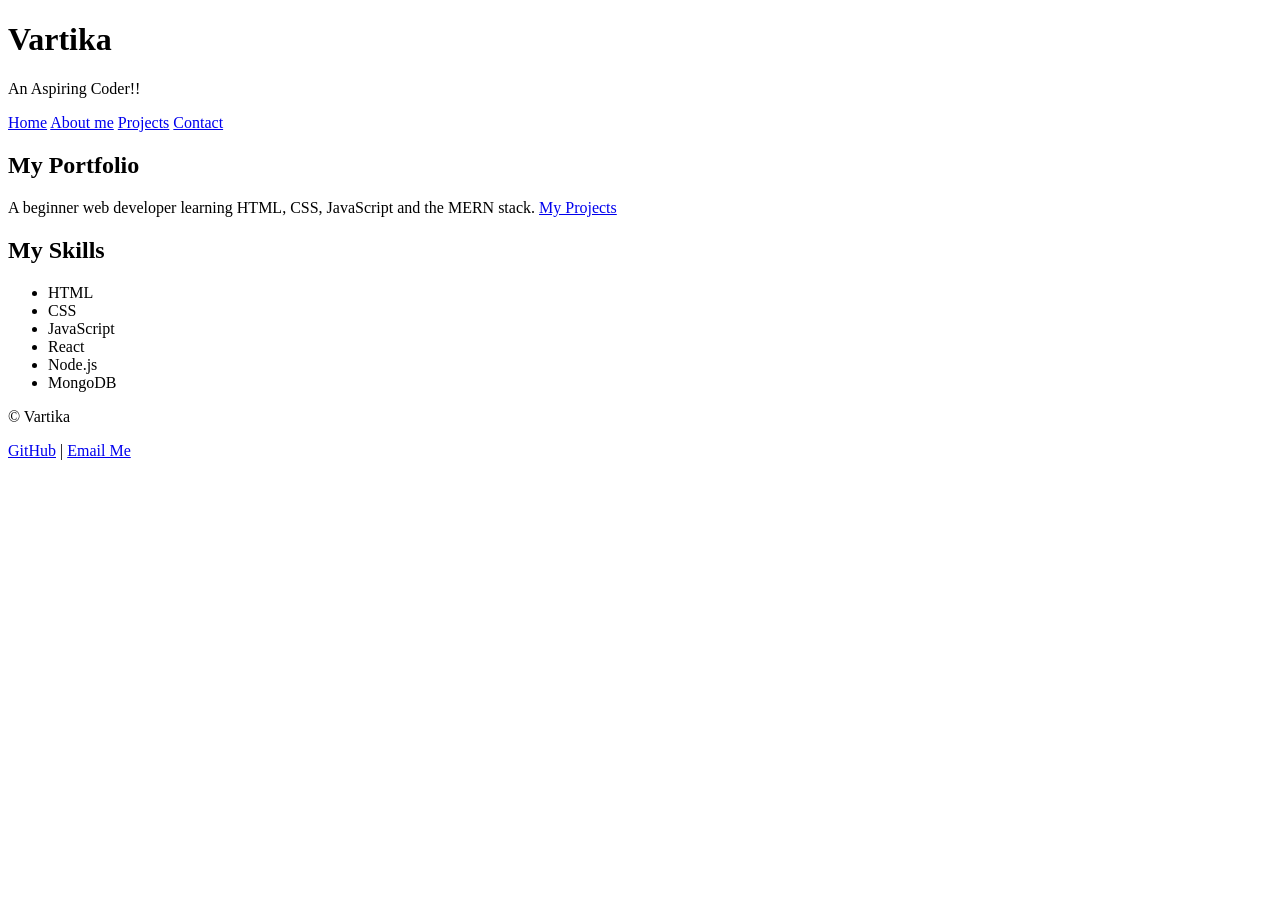
==== index.html @ 7eb4f056 "Add html portfolio with 4 pages" ====
<!DOCTYPE html>
<html lang="en">
<head>
    <meta charset="UTF-8">
    <meta name="viewport" content="width=device-width, initial-scale=1.0">
    <title>Portfolio-Home page</title>
</head>
<body>
    <h1>Vartika</h1>
    <p>An Aspiring Coder!!</p>
    <header>
    <nav>
        <a href="index.html">Home</a>
        <a href="about.html">About me</a>
        <a href="projects.html">Projects</a>
        <a href="contact.html">Contact</a>
    </nav>
    </header>

    <main>
        <section>
            <h2>My Portfolio</h2>
            <p>
                A beginner web developer learning HTML, CSS, JavaScript and the MERN stack.
                <a href="projects.html">My Projects</a>
            </p>
        </section>
        <section>
            <h2>My Skills</h2>
             <ul>
                <li>HTML</li>
                <li>CSS</li>
                <li>JavaScript</li>
                <li>React</li>
                <li>Node.js</li>
                <li>MongoDB</li>
            </ul>
        </section>
    </main>

     <footer>
    <p>&copy; Vartika</p>
    <p>
      <a href="https://github.com">GitHub</a> |
      <a href="mailto:vartikapandey1930@email.com">Email Me</a>
    </p>
  </footer>
</body>
</html>
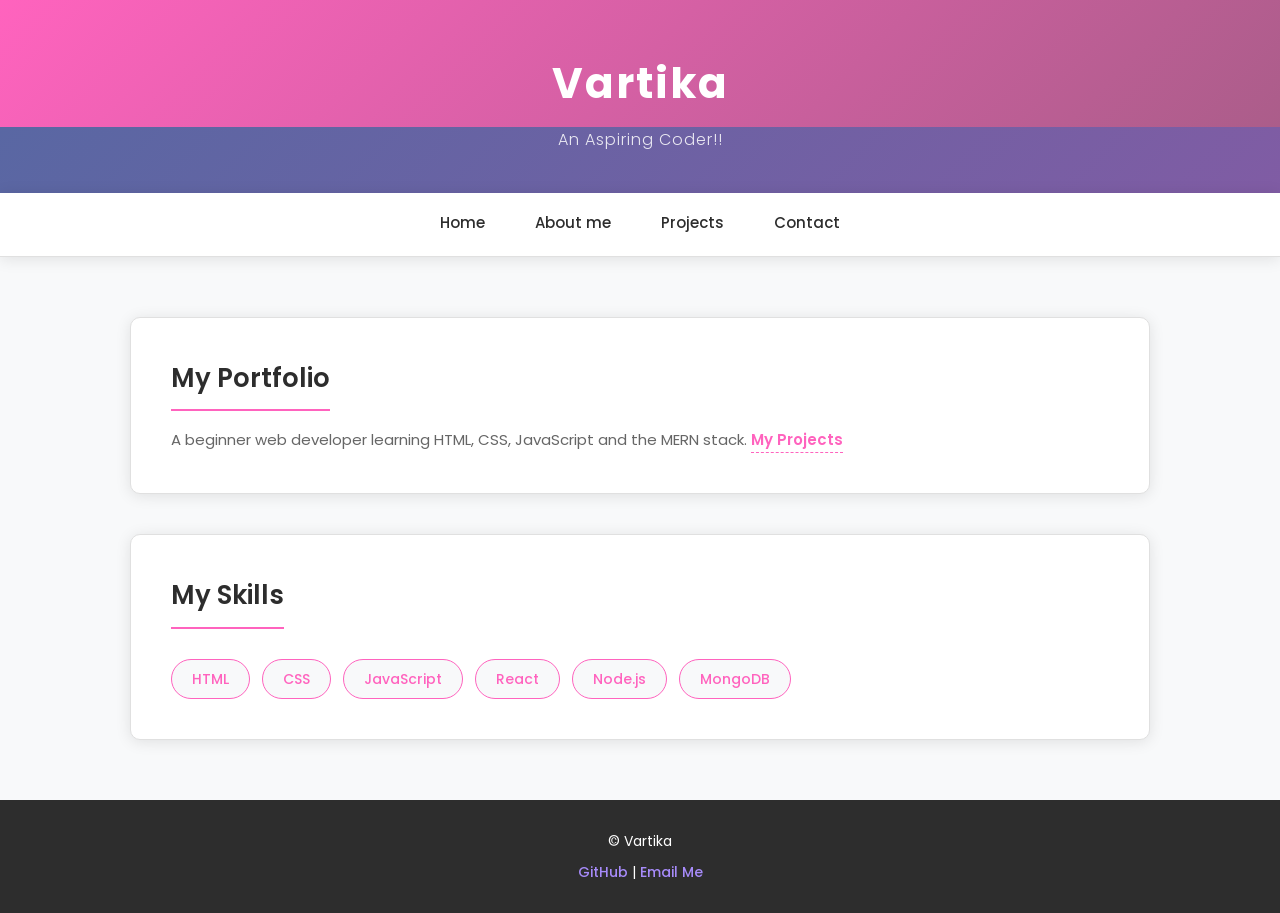
==== commit e8606d84: "Add CSS styling to portfolio home page" ====
--- a/index.html
+++ b/index.html
@@ -4,6 +4,8 @@
     <meta charset="UTF-8">
     <meta name="viewport" content="width=device-width, initial-scale=1.0">
     <title>Portfolio-Home page</title>
+    <link rel="stylesheet" href="style.css" />
+    <link href="https://fonts.googleapis.com/css2?family=Poppins:wght@300;400;500;600;700&display=swap" rel="stylesheet" />
 </head>
 <body>
     <h1>Vartika</h1>
--- a/style.css
+++ b/style.css
@@ -0,0 +1,243 @@
+/* ===== RESET ===== */
+* {
+    margin: 0;
+    padding: 0;
+    box-sizing: border-box;
+}
+
+/* ===== VARIABLES ===== */
+:root {
+    --primary: #ff63be;
+    --primary-dark: #ff63be;
+    --text-dark: #2d2d2d;
+    --text-light: #666666;
+    --bg-light: #f8f9fa;
+    --white: #ffffff;
+    --border: #e0e0e0;
+    --shadow: 0 2px 15px rgba(0, 0, 0, 0.1);
+    --radius: 10px;
+}
+
+/* ===== BASE ===== */
+body {
+    font-family: 'Poppins', sans-serif;
+    background-color: var(--bg-light);
+    color: var(--text-dark);
+    line-height: 1.6;
+}
+
+a {
+    text-decoration: none;
+    color: var(--primary);
+    transition: color 0.3s ease;
+}
+
+a:hover {
+    color: var(--primary-dark);
+}
+
+/* ===== NAME & TAGLINE (h1 and first p — above header) ===== */
+body > h1 {
+    text-align: center;
+    font-size: 42px;
+    font-weight: 700;
+    color: var(--white);
+    background: linear-gradient(135deg, #ff63be, #ab5d8a);
+    padding: 50px 20px 10px 20px;
+    letter-spacing: 2px;
+}
+
+body > p {
+    text-align: center;
+    font-size: 16px;
+    color: rgba(255, 255, 255, 0.85);
+    background: linear-gradient(135deg, #5967a3, #805ca4);
+    padding: 0 20px 40px 20px;
+    font-weight: 300;
+    letter-spacing: 1px;
+}
+
+/* ===== HEADER & NAV ===== */
+header {
+    background-color: var(--white);
+    border-bottom: 1px solid var(--border);
+    box-shadow: var(--shadow);
+    position: sticky;
+    top: 0;
+    z-index: 100;
+}
+
+nav {
+    display: flex;
+    justify-content: center;
+    gap: 10px;
+    padding: 0 40px;
+    max-width: 1100px;
+    margin: 0 auto;
+}
+
+nav a {
+    display: inline-block;
+    padding: 18px 20px;
+    font-size: 15px;
+    font-weight: 500;
+    color: var(--text-dark);
+    border-bottom: 3px solid transparent;
+    transition: all 0.3s ease;
+}
+
+nav a:hover {
+    color: var(--primary);
+    border-bottom: 3px solid var(--primary);
+}
+
+/* ===== MAIN ===== */
+main {
+    max-width: 1100px;
+    margin: 60px auto;
+    padding: 0 40px;
+    display: flex;
+    flex-direction: column;
+    gap: 40px;
+}
+
+/* ===== SECTIONS ===== */
+section {
+    background-color: var(--white);
+    border-radius: var(--radius);
+    padding: 40px;
+    box-shadow: var(--shadow);
+    border: 1px solid var(--border);
+}
+
+section h2 {
+    font-size: 26px;
+    font-weight: 600;
+    color: var(--text-dark);
+    margin-bottom: 15px;
+    padding-bottom: 10px;
+    border-bottom: 2px solid var(--primary);
+    display: inline-block;
+}
+
+section p {
+    font-size: 15px;
+    color: var(--text-light);
+    line-height: 1.8;
+}
+
+section p a {
+    font-weight: 600;
+    color: var(--primary);
+    border-bottom: 1px dashed var(--primary);
+    padding-bottom: 2px;
+}
+
+section p a:hover {
+    color: var(--primary-dark);
+    border-bottom: 1px solid var(--primary-dark);
+}
+
+/* ===== SKILLS LIST ===== */
+ul {
+    list-style: none;
+    display: flex;
+    flex-wrap: wrap;
+    gap: 12px;
+    margin-top: 15px;
+}
+
+ul li {
+    background-color: var(--bg-light);
+    color: var(--primary);
+    border: 1px solid var(--primary);
+    padding: 8px 20px;
+    border-radius: 50px;
+    font-size: 14px;
+    font-weight: 500;
+    transition: all 0.3s ease;
+    cursor: default;
+}
+
+ul li:hover {
+    background-color: var(--primary);
+    color: var(--white);
+    transform: translateY(-3px);
+    box-shadow: 0 5px 15px rgba(108, 99, 255, 0.3);
+}
+
+/* ===== FOOTER ===== */
+footer {
+    background-color: var(--text-dark);
+    color: var(--white);
+    text-align: center;
+    padding: 30px 20px;
+    font-size: 14px;
+    display: flex;
+    flex-direction: column;
+    gap: 8px;
+}
+
+footer a {
+    color: #a78bfa;
+    font-weight: 500;
+    transition: color 0.3s ease;
+}
+
+footer a:hover {
+    color: var(--white);
+}
+
+/* ===== RESPONSIVE — TABLET ===== */
+@media (max-width: 768px) {
+    body > h1 {
+        font-size: 32px;
+        padding-top: 40px;
+    }
+
+    nav {
+        gap: 0;
+        padding: 0 20px;
+    }
+
+    nav a {
+        padding: 15px 12px;
+        font-size: 14px;
+    }
+
+    main {
+        margin: 40px auto;
+        padding: 0 20px;
+    }
+
+    section {
+        padding: 30px 25px;
+    }
+}
+
+/* ===== RESPONSIVE — MOBILE ===== */
+@media (max-width: 480px) {
+    body > h1 {
+        font-size: 26px;
+        letter-spacing: 1px;
+    }
+
+    nav {
+        flex-wrap: wrap;
+        justify-content: center;
+    }
+
+    nav a {
+        font-size: 13px;
+        padding: 12px 10px;
+    }
+
+    ul {
+        gap: 8px;
+    }
+
+    ul li {
+        font-size: 13px;
+        padding: 6px 15px;
+    }
+}
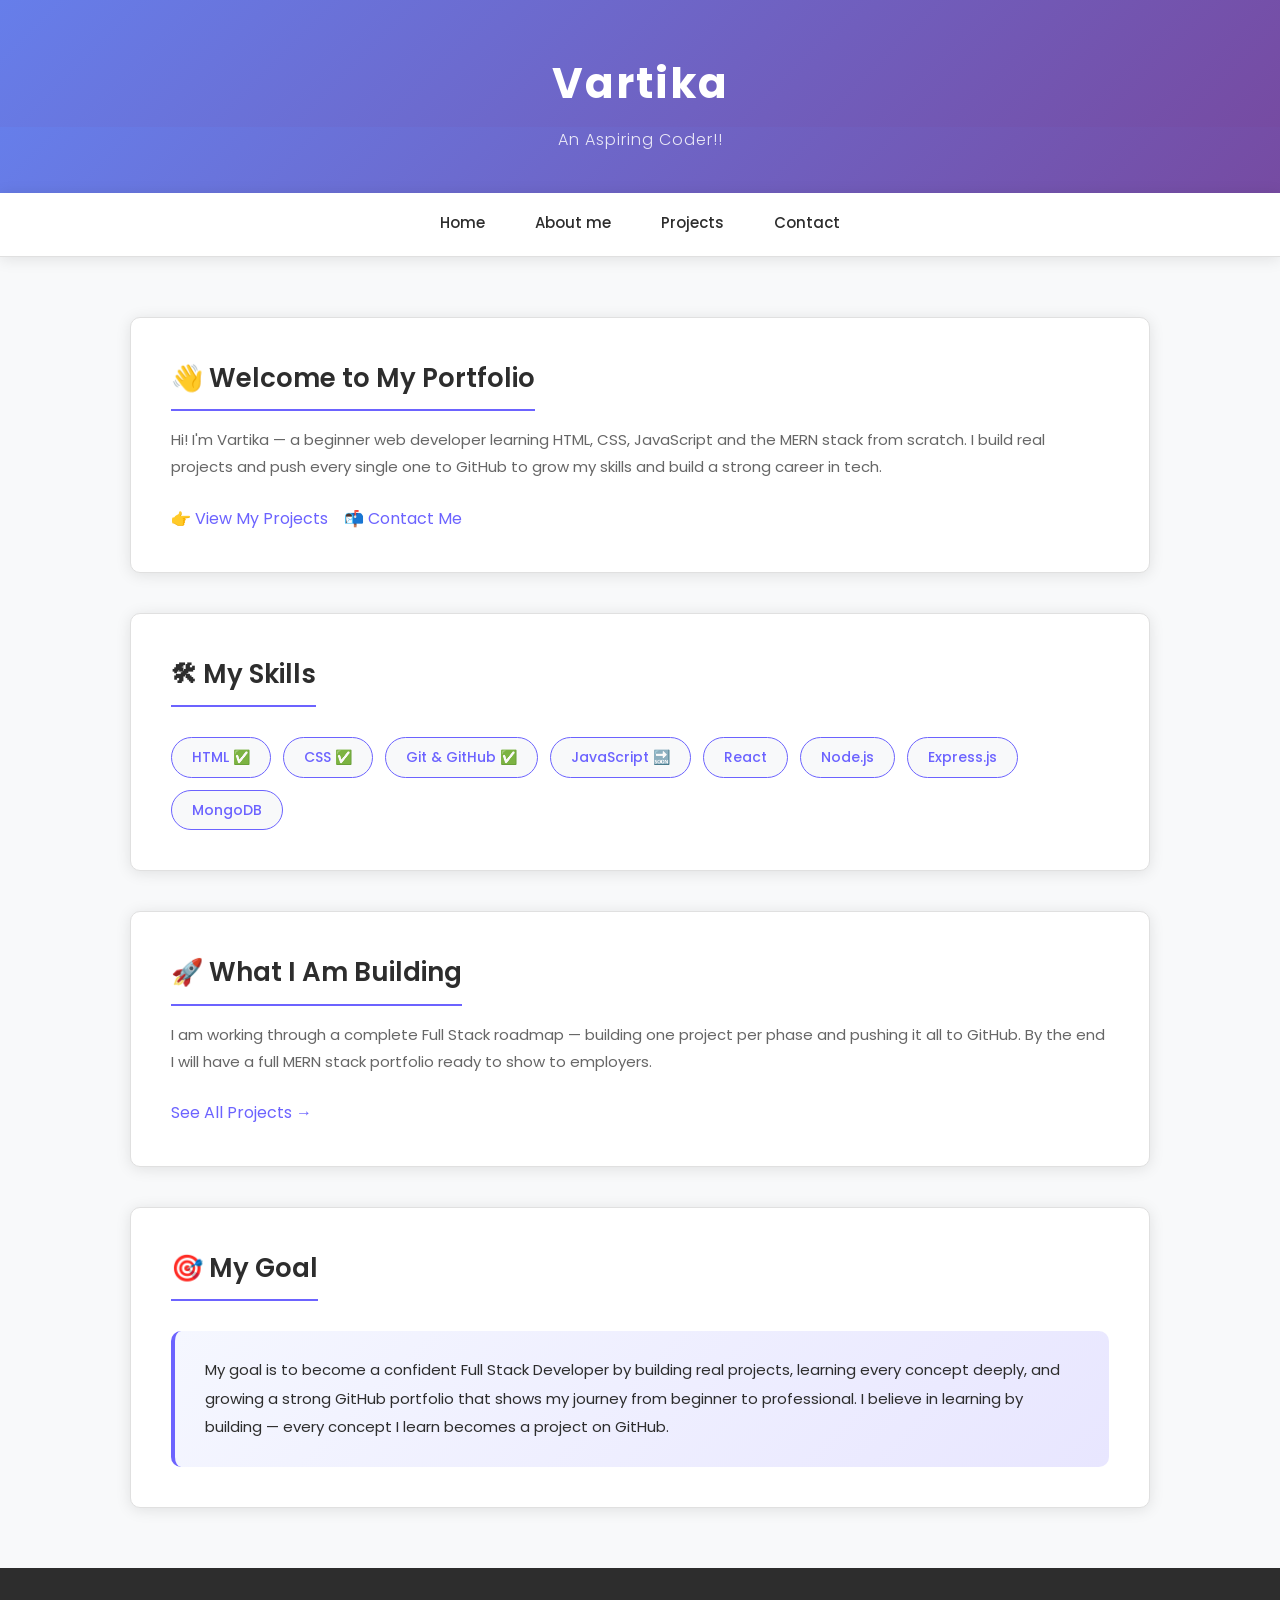
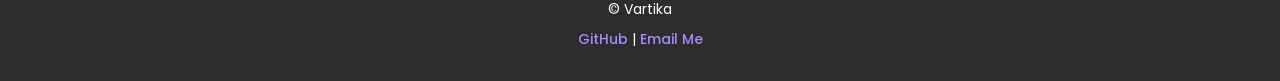
==== commit e7406256: "Complete CSS for all 4 pages" ====
--- a/index.html
+++ b/index.html
@@ -3,49 +3,94 @@
 <head>
     <meta charset="UTF-8">
     <meta name="viewport" content="width=device-width, initial-scale=1.0">
-    <title>Portfolio-Home page</title>
+    <title>Portfolio — Vartika</title>
     <link rel="stylesheet" href="style.css" />
     <link href="https://fonts.googleapis.com/css2?family=Poppins:wght@300;400;500;600;700&display=swap" rel="stylesheet" />
 </head>
 <body>
+
+    <!-- NAME & TAGLINE -->
     <h1>Vartika</h1>
     <p>An Aspiring Coder!!</p>
+
+    <!-- HEADER -->
     <header>
-    <nav>
-        <a href="index.html">Home</a>
-        <a href="about.html">About me</a>
-        <a href="projects.html">Projects</a>
-        <a href="contact.html">Contact</a>
-    </nav>
+        <nav>
+            <a href="index.html">Home</a>
+            <a href="about.html">About me</a>
+            <a href="projects.html">Projects</a>
+            <a href="contact.html">Contact</a>
+        </nav>
     </header>
 
+    <!-- MAIN -->
     <main>
+
+        <!-- Hero Section -->
         <section>
-            <h2>My Portfolio</h2>
+            <h2>👋 Welcome to My Portfolio</h2>
             <p>
-                A beginner web developer learning HTML, CSS, JavaScript and the MERN stack.
-                <a href="projects.html">My Projects</a>
+                Hi! I'm Vartika — a beginner web developer learning
+                HTML, CSS, JavaScript and the MERN stack from scratch.
+                I build real projects and push every single one to GitHub
+                to grow my skills and build a strong career in tech.
             </p>
+            <br />
+            <a href="projects.html">👉 View My Projects</a>
+            &nbsp;&nbsp;
+            <a href="contact.html">📬 Contact Me</a>
         </section>
+
+        <!-- Skills Section -->
         <section>
-            <h2>My Skills</h2>
-             <ul>
-                <li>HTML</li>
-                <li>CSS</li>
-                <li>JavaScript</li>
+            <h2>🛠 My Skills</h2>
+            <ul>
+                <li>HTML ✅</li>
+                <li>CSS ✅</li>
+                <li>Git & GitHub ✅</li>
+                <li>JavaScript 🔜</li>
                 <li>React</li>
                 <li>Node.js</li>
+                <li>Express.js</li>
                 <li>MongoDB</li>
             </ul>
         </section>
+
+        <!-- What I am building -->
+        <section>
+            <h2>🚀 What I Am Building</h2>
+            <p>
+                I am working through a complete Full Stack roadmap —
+                building one project per phase and pushing it all to GitHub.
+                By the end I will have a full MERN stack portfolio
+                ready to show to employers.
+            </p>
+            <br />
+            <a href="projects.html">See All Projects →</a>
+        </section>
+
+        <!-- Goal Section -->
+        <section>
+            <h2>🎯 My Goal</h2>
+            <div class="goal-box">
+                My goal is to become a confident Full Stack Developer
+                by building real projects, learning every concept deeply,
+                and growing a strong GitHub portfolio that shows my journey
+                from beginner to professional. I believe in learning by
+                building — every concept I learn becomes a project on GitHub.
+            </div>
+        </section>
+
     </main>
 
-     <footer>
-    <p>&copy; Vartika</p>
-    <p>
-      <a href="https://github.com">GitHub</a> |
-      <a href="mailto:vartikapandey1930@email.com">Email Me</a>
-    </p>
-  </footer>
+    <!-- FOOTER -->
+    <footer>
+        <p>&copy; Vartika</p>
+        <p>
+            <a href="https://github.com/Vartika1930" target="_blank">GitHub</a> |
+            <a href="mailto:vartikapandey1930@email.com">Email Me</a>
+        </p>
+    </footer>
+
 </body>
 </html>
--- a/style.css
+++ b/style.css
@@ -7,8 +7,8 @@
 
 /* ===== VARIABLES ===== */
 :root {
-    --primary: #ff63be;
-    --primary-dark: #ff63be;
+    --primary: #6c63ff;
+    --primary-dark: #5548e0;
     --text-dark: #2d2d2d;
     --text-light: #666666;
     --bg-light: #f8f9fa;
@@ -36,13 +36,13 @@
     color: var(--primary-dark);
 }
 
-/* ===== NAME & TAGLINE (h1 and first p — above header) ===== */
+/* ===== NAME & TAGLINE ===== */
 body > h1 {
     text-align: center;
     font-size: 42px;
     font-weight: 700;
     color: var(--white);
-    background: linear-gradient(135deg, #ff63be, #ab5d8a);
+    background: linear-gradient(135deg, #667eea, #764ba2);
     padding: 50px 20px 10px 20px;
     letter-spacing: 2px;
 }
@@ -51,7 +51,7 @@
     text-align: center;
     font-size: 16px;
     color: rgba(255, 255, 255, 0.85);
-    background: linear-gradient(135deg, #5967a3, #805ca4);
+    background: linear-gradient(135deg, #667eea, #764ba2);
     padding: 0 20px 40px 20px;
     font-weight: 300;
     letter-spacing: 1px;
@@ -166,6 +166,18 @@
     box-shadow: 0 5px 15px rgba(108, 99, 255, 0.3);
 }
 
+/* ===== GOAL BOX ===== */
+.goal-box {
+    background: linear-gradient(135deg, #f5f7ff, #e8e6ff);
+    border-left: 4px solid var(--primary);
+    padding: 25px 30px;
+    border-radius: var(--radius);
+    font-size: 15px;
+    line-height: 1.9;
+    color: var(--text-dark);
+    margin-top: 15px;
+}
+
 /* ===== FOOTER ===== */
 footer {
     background-color: var(--text-dark);
@@ -188,7 +200,290 @@
     color: var(--white);
 }
 
-/* ===== RESPONSIVE — TABLET ===== */
+/* ================================================
+   ABOUT PAGE
+   ================================================ */
+
+.journey-list {
+    list-style: none;
+    display: flex;
+    flex-direction: column;
+    gap: 15px;
+    margin-top: 20px;
+}
+
+.journey-list li {
+    display: flex;
+    align-items: flex-start;
+    gap: 15px;
+    background-color: var(--bg-light);
+    padding: 15px 20px;
+    border-radius: var(--radius);
+    border: 1px solid var(--border);
+    transition: all 0.3s ease;
+}
+
+.journey-list li:hover {
+    border-color: var(--primary);
+    box-shadow: 0 3px 10px rgba(108, 99, 255, 0.1);
+    transform: translateX(5px);
+}
+
+.journey-list li span {
+    font-size: 20px;
+    margin-top: 2px;
+}
+
+.journey-list li strong {
+    font-size: 15px;
+    color: var(--text-dark);
+    display: block;
+    margin-bottom: 3px;
+}
+
+.journey-list li p {
+    font-size: 13px;
+    color: var(--text-light);
+    margin: 0;
+}
+
+.skills-heading {
+    font-size: 16px;
+    font-weight: 600;
+    color: var(--text-dark);
+    margin: 25px 0 10px 0;
+}
+
+/* ================================================
+   PROJECTS PAGE
+   ================================================ */
+
+.table-wrapper {
+    overflow-x: auto;
+    margin-top: 20px;
+    border-radius: var(--radius);
+    border: 1px solid var(--border);
+}
+
+table {
+    width: 100%;
+    border-collapse: collapse;
+    font-size: 14px;
+}
+
+thead {
+    background: linear-gradient(135deg, #667eea, #764ba2);
+    color: var(--white);
+}
+
+thead th {
+    padding: 15px 20px;
+    text-align: left;
+    font-weight: 600;
+    font-size: 14px;
+    white-space: nowrap;
+}
+
+tbody tr {
+    border-bottom: 1px solid var(--border);
+    transition: background-color 0.2s ease;
+}
+
+tbody tr:last-child {
+    border-bottom: none;
+}
+
+tbody tr:hover {
+    background-color: #f5f7ff;
+}
+
+tbody td {
+    padding: 15px 20px;
+    color: var(--text-dark);
+    vertical-align: middle;
+}
+
+.tech-tag {
+    display: inline-block;
+    background-color: #ede9fe;
+    color: var(--primary);
+    padding: 3px 10px;
+    border-radius: 20px;
+    font-size: 12px;
+    font-weight: 500;
+    margin: 2px 2px;
+}
+
+.status {
+    display: inline-block;
+    padding: 4px 12px;
+    border-radius: 20px;
+    font-size: 12px;
+    font-weight: 500;
+    white-space: nowrap;
+}
+
+.status.done {
+    background-color: #e8f5e9;
+    color: #2e7d32;
+}
+
+.status.soon {
+    background-color: #fff8e1;
+    color: #f57f17;
+}
+
+.table-link {
+    color: var(--primary);
+    font-weight: 500;
+    font-size: 13px;
+    padding: 5px 12px;
+    border: 1px solid var(--primary);
+    border-radius: 20px;
+    transition: all 0.3s ease;
+    white-space: nowrap;
+}
+
+.table-link:hover {
+    background-color: var(--primary);
+    color: var(--white);
+}
+
+/* ================================================
+   CONTACT PAGE
+   ================================================ */
+
+.contact-form {
+    display: flex;
+    flex-direction: column;
+    gap: 20px;
+    margin-top: 20px;
+}
+
+.form-group {
+    display: flex;
+    flex-direction: column;
+    gap: 7px;
+}
+
+.form-group label {
+    font-size: 14px;
+    font-weight: 500;
+    color: var(--text-dark);
+}
+
+.form-group input,
+.form-group textarea {
+    width: 100%;
+    padding: 12px 16px;
+    border: 1.5px solid var(--border);
+    border-radius: var(--radius);
+    font-family: 'Poppins', sans-serif;
+    font-size: 14px;
+    color: var(--text-dark);
+    background-color: var(--bg-light);
+    transition: all 0.3s ease;
+    outline: none;
+}
+
+.form-group input:focus,
+.form-group textarea:focus {
+    border-color: var(--primary);
+    background-color: var(--white);
+    box-shadow: 0 0 0 3px rgba(108, 99, 255, 0.1);
+}
+
+.form-group input::placeholder,
+.form-group textarea::placeholder {
+    color: #aaaaaa;
+    font-size: 13px;
+}
+
+.form-group textarea {
+    resize: vertical;
+    min-height: 130px;
+}
+
+.form-buttons {
+    display: flex;
+    gap: 15px;
+    flex-wrap: wrap;
+}
+
+.btn-submit {
+    background: linear-gradient(135deg, #667eea, #764ba2);
+    color: var(--white);
+    border: none;
+    padding: 12px 35px;
+    border-radius: 50px;
+    font-family: 'Poppins', sans-serif;
+    font-size: 15px;
+    font-weight: 600;
+    cursor: pointer;
+    transition: all 0.3s ease;
+}
+
+.btn-submit:hover {
+    transform: translateY(-2px);
+    box-shadow: 0 5px 20px rgba(108, 99, 255, 0.4);
+}
+
+.btn-reset {
+    background-color: transparent;
+    color: var(--text-light);
+    border: 1.5px solid var(--border);
+    padding: 12px 35px;
+    border-radius: 50px;
+    font-family: 'Poppins', sans-serif;
+    font-size: 15px;
+    font-weight: 500;
+    cursor: pointer;
+    transition: all 0.3s ease;
+}
+
+.btn-reset:hover {
+    border-color: var(--text-dark);
+    color: var(--text-dark);
+}
+
+.contact-links {
+    list-style: none;
+    display: flex;
+    flex-direction: column;
+    gap: 15px;
+    margin-top: 15px;
+}
+
+.contact-links li {
+    display: flex;
+    align-items: center;
+    gap: 15px;
+    background-color: var(--bg-light);
+    padding: 15px 20px;
+    border-radius: var(--radius);
+    border: 1px solid var(--border);
+    transition: all 0.3s ease;
+}
+
+.contact-links li:hover {
+    border-color: var(--primary);
+    transform: translateX(5px);
+}
+
+.contact-links li span {
+    font-size: 22px;
+}
+
+.contact-links li a {
+    font-size: 14px;
+    font-weight: 500;
+    color: var(--primary);
+}
+
+/* ================================================
+   RESPONSIVE
+   ================================================ */
+
 @media (max-width: 768px) {
     body > h1 {
         font-size: 32px;
@@ -213,20 +508,36 @@
     section {
         padding: 30px 25px;
     }
-}
-
-/* ===== RESPONSIVE — MOBILE ===== */
+
+    .journey-list li {
+        padding: 12px 15px;
+    }
+
+    thead th {
+        padding: 12px 15px;
+    }
+
+    tbody td {
+        padding: 12px 15px;
+    }
+
+    .form-buttons {
+        flex-direction: column;
+    }
+
+    .btn-submit,
+    .btn-reset {
+        width: 100%;
+        text-align: center;
+    }
+}
+
 @media (max-width: 480px) {
     body > h1 {
         font-size: 26px;
         letter-spacing: 1px;
     }
 
-    nav {
-        flex-wrap: wrap;
-        justify-content: center;
-    }
-
     nav a {
         font-size: 13px;
         padding: 12px 10px;
